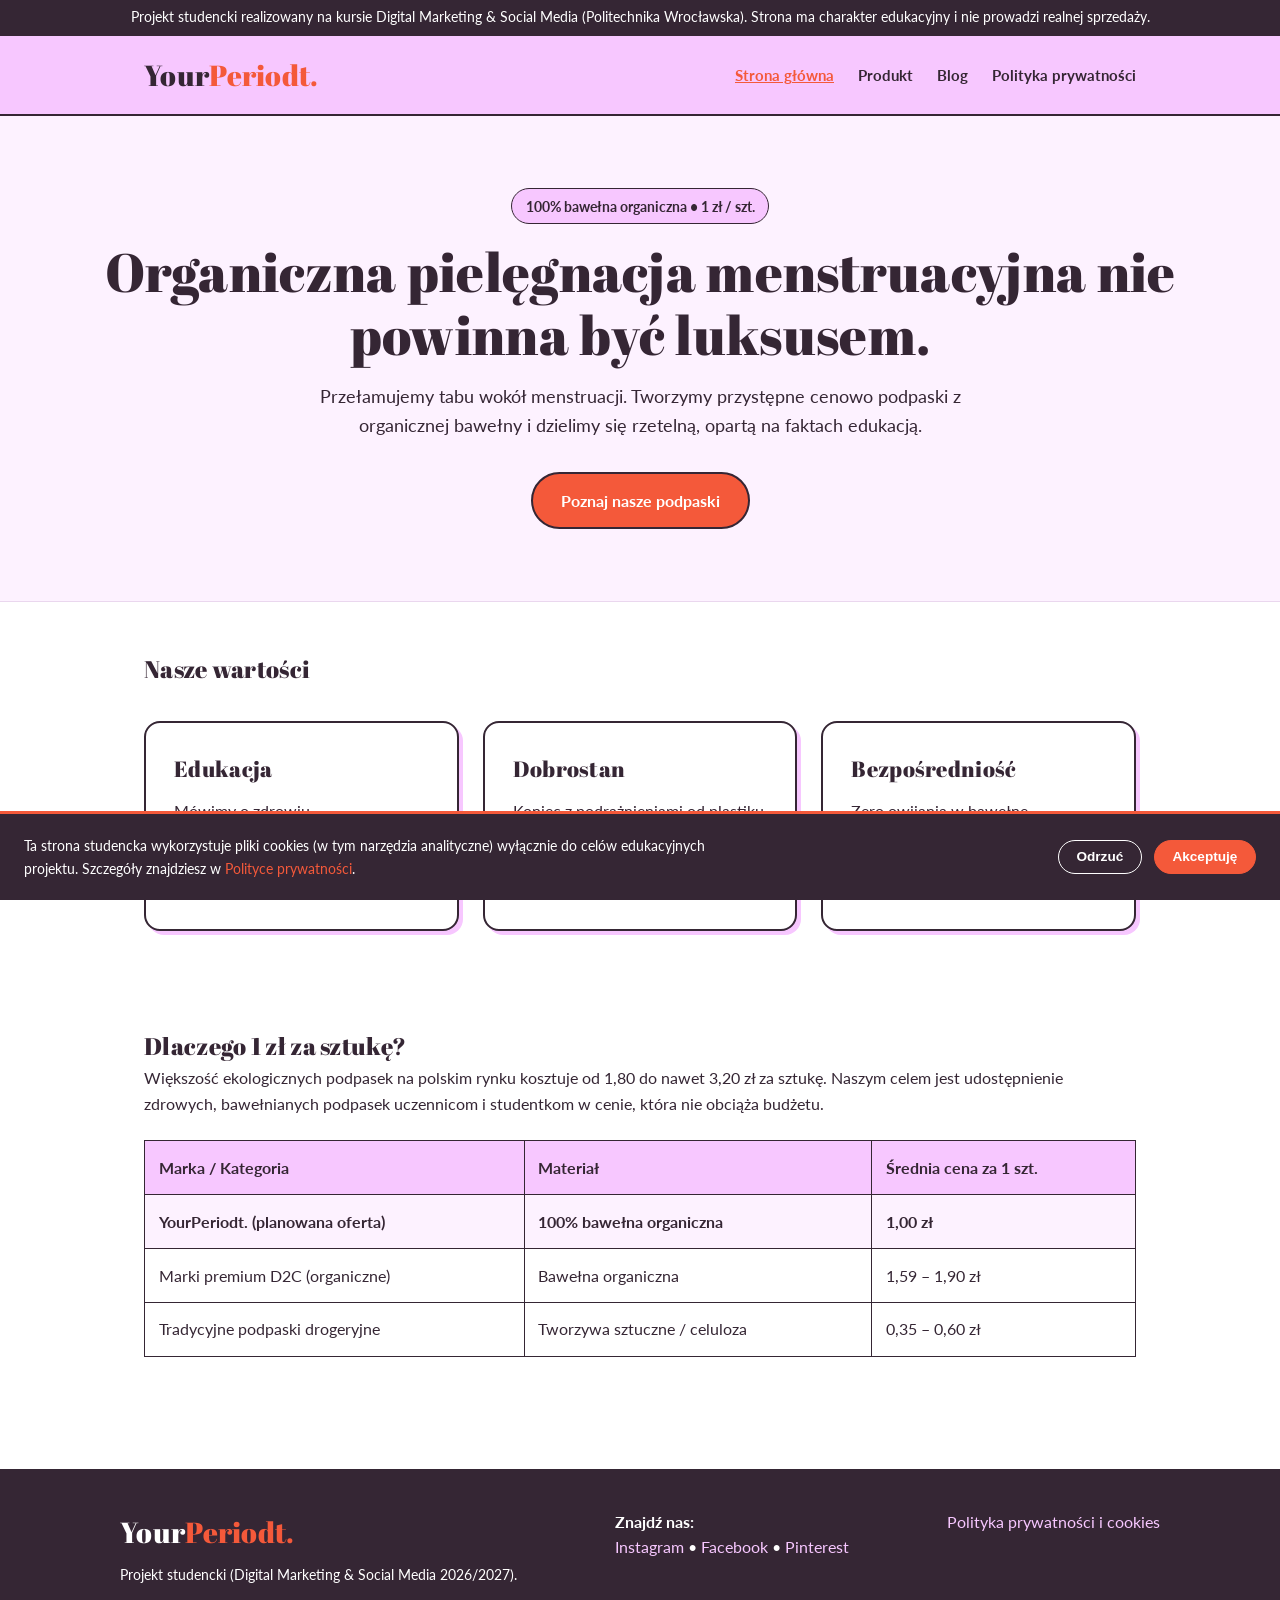
==== index.html @ d57dbbb8 "Add files via upload" ====
<!DOCTYPE html>
<html lang="pl">
<head>
  <meta charset="UTF-8" />
  <meta name="viewport" content="width=device-width, initial-scale=1.0" />
  <!-- PRESENTATION NOTE: SEO title and meta description target our top Polish keywords from Section 4. -->
  <title>YourPeriodt. | Podpaski organiczne ze 100% bawełny za 1 zł</title>
  <meta name="description" content="Organiczna pielęgnacja menstruacyjna nie powinna być luksusem. Podpaski bawełniane i ekologiczne YourPeriodt. w uczciwej cenie 1 zł/szt." />

  <!-- PRESENTATION NOTE: Google Fonts import for brand display font (Abril Fatface) and readable body font (Lato). -->
  <link rel="preconnect" href="https://fonts.googleapis.com" />
  <link rel="preconnect" href="https://fonts.gstatic.com" crossorigin />
  <link href="https://fonts.googleapis.com/css2?family=Abril+Fatface&family=Lato:wght@400;700&display=swap" rel="stylesheet" />
  <link rel="stylesheet" href="styles.css" />
</head>
<body>
  <!-- PRESENTATION NOTE: Mandatory student-project disclosure visible on every page. -->
  <div class="student-banner">
    Projekt studencki realizowany na kursie Digital Marketing &amp; Social Media (Politechnika Wrocławska). Strona ma charakter edukacyjny i nie prowadzi realnej sprzedaży.
  </div>

  <header>
    <div class="nav-container">
      <a href="index.html" class="brand-logo">Your<span>Periodt.</span></a>
      <nav>
        <ul>
          <li><a href="index.html" class="active">Strona główna</a></li>
          <li><a href="product.html">Produkt</a></li>
          <li><a href="blog.html">Blog</a></li>
          <li><a href="privacy.html">Polityka prywatności</a></li>
        </ul>
      </nav>
    </div>
  </header>

  <main>
    <!-- PRESENTATION NOTE: Hero section leads with our core message and brand mission. -->
    <section class="hero">
      <span class="price-badge">100% bawełna organiczna • 1 zł / szt.</span>
      <h1>Organiczna pielęgnacja menstruacyjna nie powinna być luksusem.</h1>
      <p>
        Przełamujemy tabu wokół menstruacji. Tworzymy przystępne cenowo podpaski z organicznej bawełny i dzielimy się rzetelną, opartą na faktach edukacją.
      </p>
      <a href="product.html" class="btn">Poznaj nasze podpaski</a>
    </section>

    <!-- PRESENTATION NOTE: Three brand values from Section 1 (Education, Well-being, Direct). -->
    <section class="container">
      <h2>Nasze wartości</h2>
      <div class="grid-3">
        <div class="card">
          <h3>Edukacja</h3>
          <p>Mówimy o zdrowiu menstruacyjnym, składzie podpasek i certyfikatach w oparciu o zweryfikowane źródła naukowe.</p>
        </div>
        <div class="card">
          <h3>Dobrostan</h3>
          <p>Koniec z podrażnieniami od plastiku i sztucznych zapachów. Miękka, oddychająca bawełna organiczna dla Twojego komfortu.</p>
        </div>
        <div class="card">
          <h3>Bezpośredniość</h3>
          <p>Zero owijania w bawełnę — przejrzysty skład, otwarta rozmowa o okresie i uczciwa cena bez zbędnej marży.</p>
        </div>
      </div>
    </section>

    <!-- PRESENTATION NOTE: Value proposition comparison based on competitor research in Section 2.4. -->
    <section class="container">
      <h2>Dlaczego 1 zł za sztukę?</h2>
      <p>
        Większość ekologicznych podpasek na polskim rynku kosztuje od 1,80 do nawet 3,20 zł za sztukę. Naszym celem jest udostępnienie zdrowych, bawełnianych podpasek uczennicom i studentkom w cenie, która nie obciąża budżetu.
      </p>
      <table class="comparison-table">
        <thead>
          <tr>
            <th>Marka / Kategoria</th>
            <th>Materiał</th>
            <th>Średnia cena za 1 szt.</th>
          </tr>
        </thead>
        <tbody>
          <tr class="highlight-row">
            <td>YourPeriodt. (planowana oferta)</td>
            <td>100% bawełna organiczna</td>
            <td>1,00 zł</td>
          </tr>
          <tr>
            <td>Marki premium D2C (organiczne)</td>
            <td>Bawełna organiczna</td>
            <td>1,59 – 1,90 zł</td>
          </tr>
          <tr>
            <td>Tradycyjne podpaski drogeryjne</td>
            <td>Tworzywa sztuczne / celuloza</td>
            <td>0,35 – 0,60 zł</td>
          </tr>
        </tbody>
      </table>
    </section>
  </main>

  <footer>
    <div class="footer-inner">
      <div>
        <div class="brand-logo" style="color: #ffffff;">Your<span>Periodt.</span></div>
        <p style="margin-top: 0.5rem; font-size: 0.9rem;">Projekt studencki (Digital Marketing &amp; Social Media 2026/2027).</p>
      </div>
      <div>
        <strong>Znajdź nas:</strong><br />
        <a href="https://www.instagram.com/your_periodt/" target="_blank" rel="noopener">Instagram</a> •
        <a href="https://www.facebook.com/people/YourPeriodt/61596752787136/" target="_blank" rel="noopener">Facebook</a> •
        <a href="https://pl.pinterest.com/your_periodt/" target="_blank" rel="noopener">Pinterest</a>
      </div>
      <div>
        <a href="privacy.html">Polityka prywatności i cookies</a>
      </div>
    </div>
  </footer>

  <!-- PRESENTATION NOTE: GDPR cookie consent banner (screenshot this for Section 8 evidence). -->
  <div id="cookie-banner" class="cookie-banner" role="dialog" aria-label="Informacja o plikach cookies">
    <p>
      Ta strona studencka wykorzystuje pliki cookies (w tym narzędzia analityczne) wyłącznie do celów edukacyjnych projektu. Szczegóły znajdziesz w <a href="privacy.html">Polityce prywatności</a>.
    </p>
    <div class="cookie-actions">
      <button id="cookie-decline" class="cookie-btn cookie-decline">Odrzuć</button>
      <button id="cookie-accept" class="cookie-btn cookie-accept">Akceptuję</button>
    </div>
  </div>

  <script src="script.js"></script>
</body>
</html>
---- styles.css ----
/* PRESENTATION NOTE: CSS custom properties (variables) store the exact YourPeriodt. brand kit 
   hex codes so colors remain 100% consistent across all pages. */
:root {
  --pink: #f7c7ff;
  --pink-light: #fdf2ff;
  --red: #f4593a;
  --red-dark: #d94326;
  --text: #352634;
  --white: #ffffff;
  --border: #ead7ee;
}

* {
  box-sizing: border-box;
  margin: 0;
  padding: 0;
}

/* PRESENTATION NOTE: Lato is paired with Abril Fatface because both support Polish diacritics (ą, ć, ę, ł, ń, ó, ś, ź, ż). */
body {
  font-family: 'Lato', sans-serif;
  color: var(--text);
  background-color: var(--white);
  line-height: 1.6;
}

h1, h2, h3, .brand-logo {
  font-family: 'Abril Fatface', serif;
  font-weight: 400;
  letter-spacing: 0.3px;
}

a {
  color: var(--red);
  text-decoration: none;
}

/* PRESENTATION NOTE: Top disclosure bar ensures compliance with the course ethics rule 
   requiring transparent "student project" labeling. */
.student-banner {
  background-color: var(--text);
  color: var(--white);
  text-align: center;
  font-size: 0.85rem;
  padding: 0.45rem 1rem;
}

header {
  background-color: var(--pink);
  border-bottom: 2px solid var(--text);
  position: sticky;
  top: 0;
  z-index: 100;
}

.nav-container {
  max-width: 1040px;
  margin: 0 auto;
  padding: 1rem 1.5rem;
  display: flex;
  justify-content: space-between;
  align-items: center;
  flex-wrap: wrap;
  gap: 1rem;
}

.brand-logo {
  font-size: 1.8rem;
  color: var(--text);
}

.brand-logo span {
  color: var(--red);
}

nav ul {
  list-style: none;
  display: flex;
  gap: 1.5rem;
  flex-wrap: wrap;
}

nav a {
  color: var(--text);
  font-weight: 700;
  font-size: 0.95rem;
}

nav a:hover, nav a.active {
  color: var(--red);
  text-decoration: underline;
}

.container {
  max-width: 1040px;
  margin: 0 auto;
  padding: 3rem 1.5rem;
}

.hero {
  background-color: var(--pink-light);
  border-bottom: 1px solid var(--border);
  text-align: center;
  padding: 4.5rem 1.5rem;
}

.hero h1 {
  font-size: clamp(2.2rem, 5vw, 3.4rem);
  margin-bottom: 1rem;
  line-height: 1.15;
}

.hero p {
  max-width: 650px;
  margin: 0 auto 2rem;
  font-size: 1.15rem;
}

.btn {
  display: inline-block;
  background-color: var(--red);
  color: var(--white);
  padding: 0.85rem 1.75rem;
  border-radius: 999px;
  font-weight: 700;
  border: 2px solid var(--text);
  cursor: pointer;
  transition: background-color 0.2s ease;
}

.btn:hover {
  background-color: var(--red-dark);
}

.btn-secondary {
  background-color: var(--white);
  color: var(--text);
}

.btn-secondary:hover {
  background-color: var(--pink);
}

/* PRESENTATION NOTE: Responsive CSS Grid automatically adapts 3-column layouts to 1 column on mobile phones. */
.grid-3 {
  display: grid;
  grid-template-columns: repeat(auto-fit, minmax(260px, 1fr));
  gap: 1.5rem;
  margin-top: 2rem;
}

.grid-2 {
  display: grid;
  grid-template-columns: repeat(auto-fit, minmax(300px, 1fr));
  gap: 2rem;
  margin-top: 2rem;
}

.card {
  background: var(--white);
  border: 2px solid var(--text);
  border-radius: 16px;
  padding: 1.75rem;
  box-shadow: 4px 4px 0 var(--pink);
}

.card h3 {
  font-size: 1.4rem;
  margin-bottom: 0.75rem;
  color: var(--text);
}

.price-badge {
  display: inline-block;
  background-color: var(--pink);
  color: var(--text);
  font-weight: 700;
  padding: 0.35rem 0.85rem;
  border-radius: 999px;
  border: 1px solid var(--text);
  margin-bottom: 1rem;
  font-size: 0.9rem;
}

.comparison-table {
  width: 100%;
  border-collapse: collapse;
  margin-top: 1.5rem;
}

.comparison-table th, .comparison-table td {
  border: 1px solid var(--text);
  padding: 0.85rem;
  text-align: left;
}

.comparison-table th {
  background-color: var(--pink);
}

.highlight-row {
  background-color: var(--pink-light);
  font-weight: 700;
}

.faq-item {
  border-bottom: 1px solid var(--border);
  padding: 1.25rem 0;
}

.faq-item h3 {
  font-size: 1.2rem;
  margin-bottom: 0.5rem;
}

footer {
  background-color: var(--text);
  color: var(--white);
  padding: 2.5rem 1.5rem;
  margin-top: 4rem;
}

.footer-inner {
  max-width: 1040px;
  margin: 0 auto;
  display: flex;
  justify-content: space-between;
  flex-wrap: wrap;
  gap: 1.5rem;
}

footer a {
  color: var(--pink);
}

/* PRESENTATION NOTE: Fixed bottom GDPR cookie consent banner; hidden via JS once the user makes a choice. */
.cookie-banner {
  position: fixed;
  bottom: 0;
  left: 0;
  right: 0;
  background-color: var(--text);
  color: var(--white);
  border-top: 3px solid var(--red);
  padding: 1.25rem 1.5rem;
  display: none;
  justify-content: space-between;
  align-items: center;
  flex-wrap: wrap;
  gap: 1rem;
  z-index: 999;
}

.cookie-banner p {
  max-width: 700px;
  font-size: 0.9rem;
}

.cookie-actions {
  display: flex;
  gap: 0.75rem;
}

.cookie-btn {
  padding: 0.55rem 1.1rem;
  border-radius: 999px;
  font-weight: 700;
  cursor: pointer;
  border: 1px solid var(--white);
  font-size: 0.85rem;
}

.cookie-accept {
  background-color: var(--red);
  color: var(--white);
  border-color: var(--red);
}

.cookie-decline {
  background-color: transparent;
  color: var(--white);
}
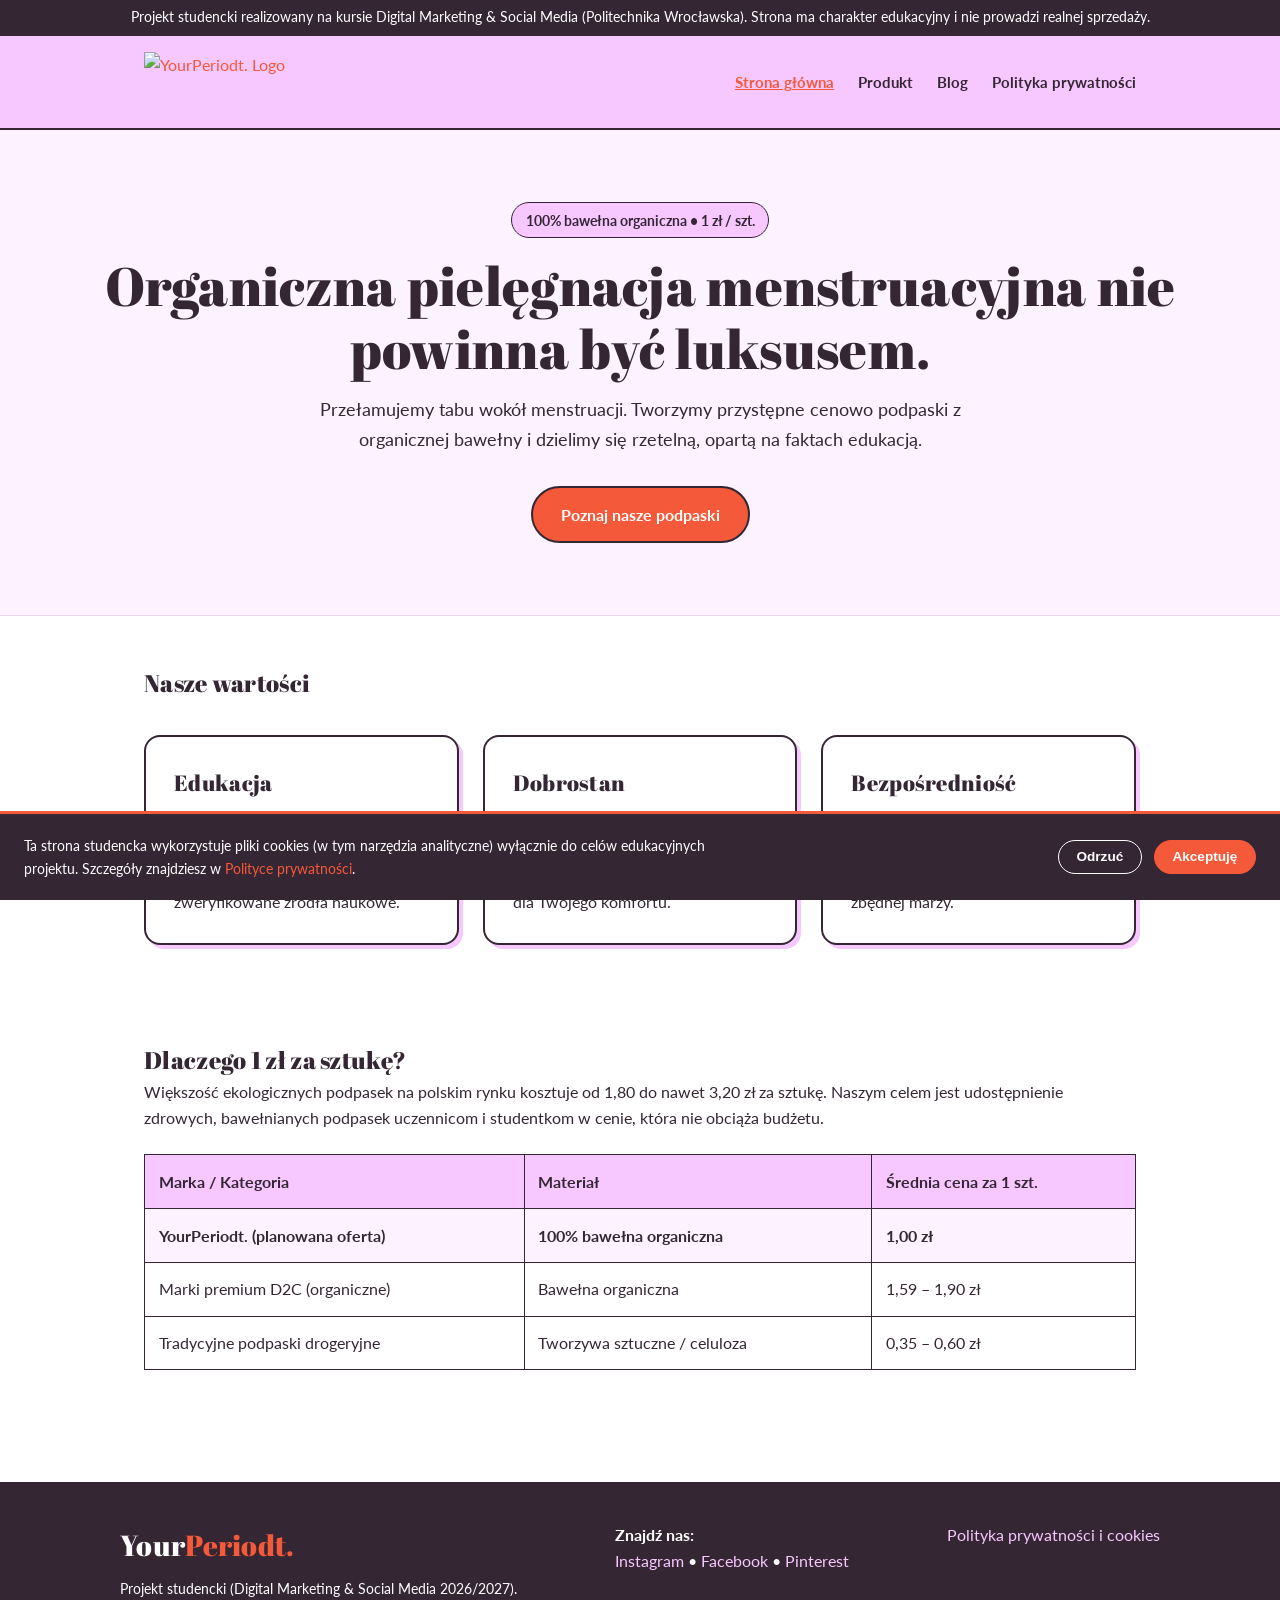
==== commit ea04c973: "Fix HTML structure and update navigation logo" ====
--- a/index.html
+++ b/index.html
@@ -21,7 +21,9 @@
 
   <header>
     <div class="nav-container">
-      <a href="index.html" class="brand-logo">Your<span>Periodt.</span></a>
+      <a href="index.html" class="brand-logo-img">
+        <img src="logo.png" alt="YourPeriodt. Logo" style="height: 60px; display: block;" />
+      </a>
       <nav>
         <ul>
           <li><a href="index.html" class="active">Strona główna</a></li>
@@ -129,4 +131,5 @@
 
   <script src="script.js"></script>
 </body>
-</html>+
+</html>
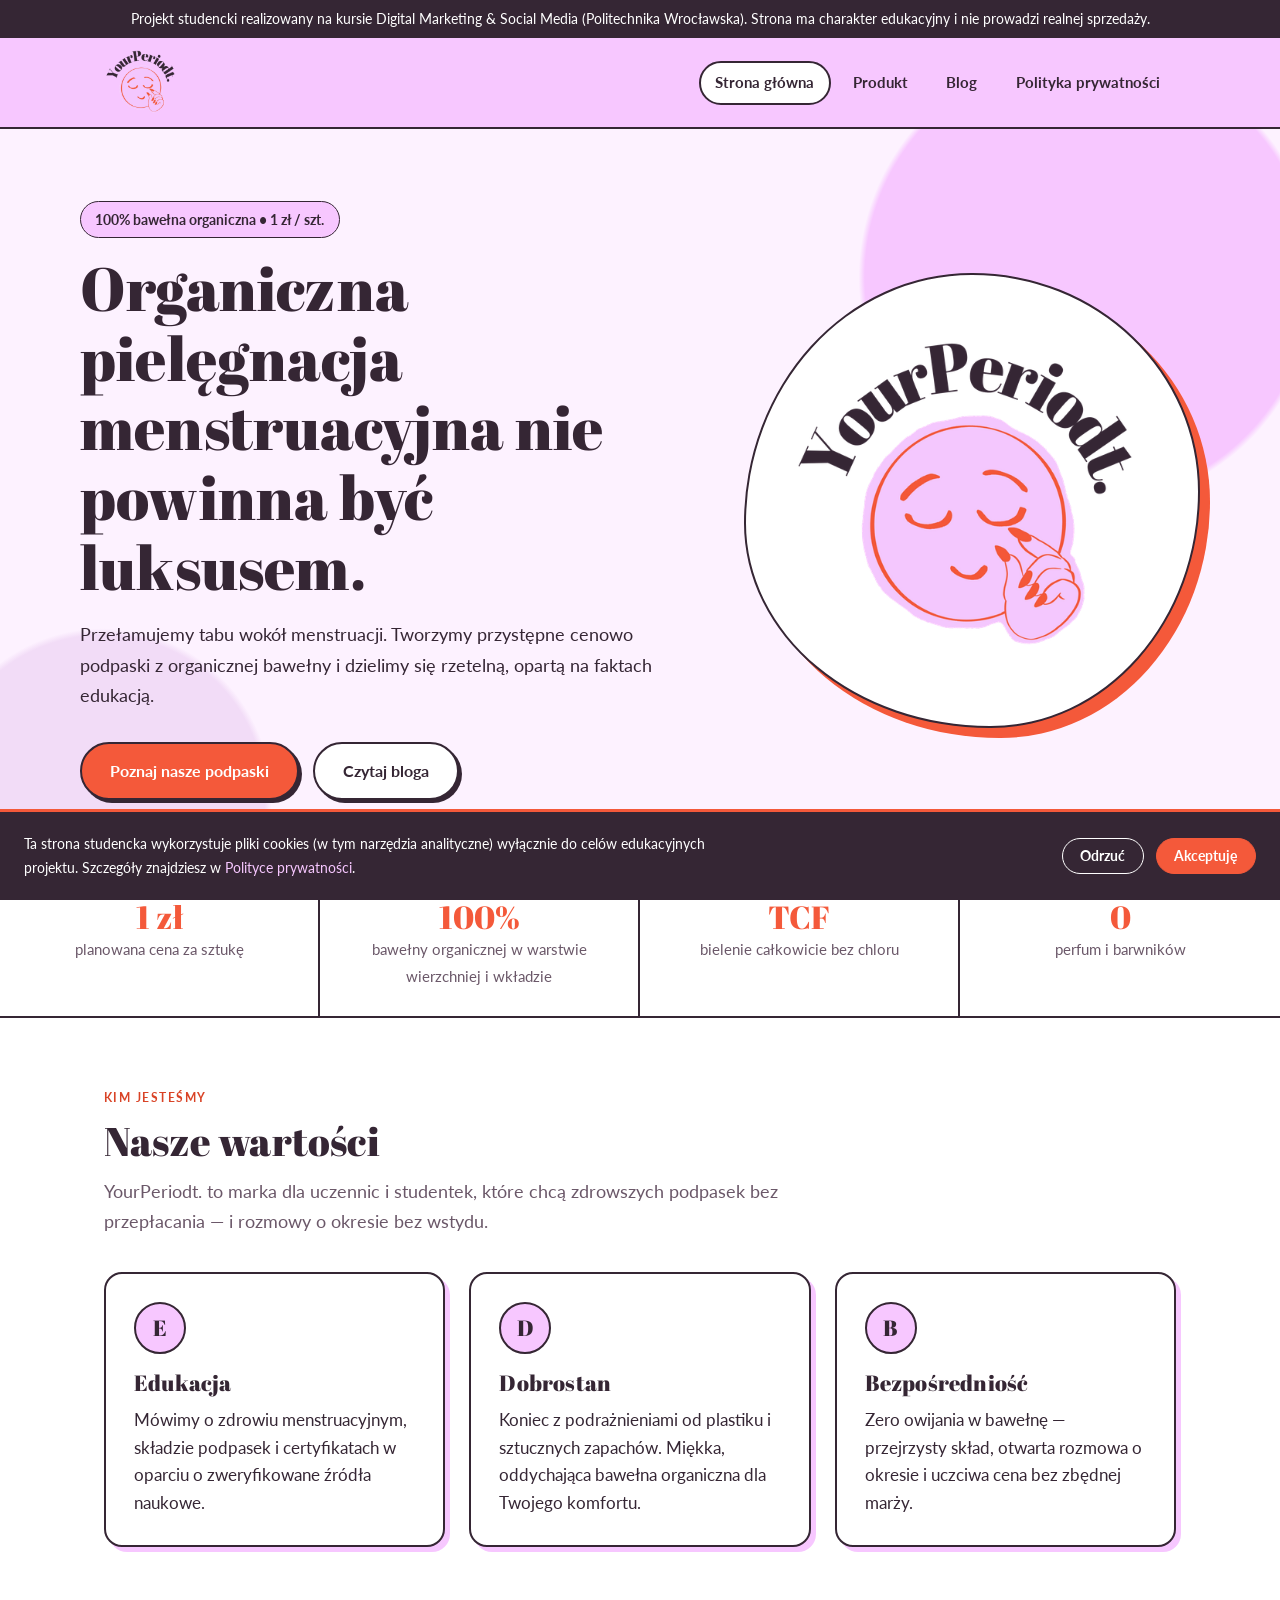
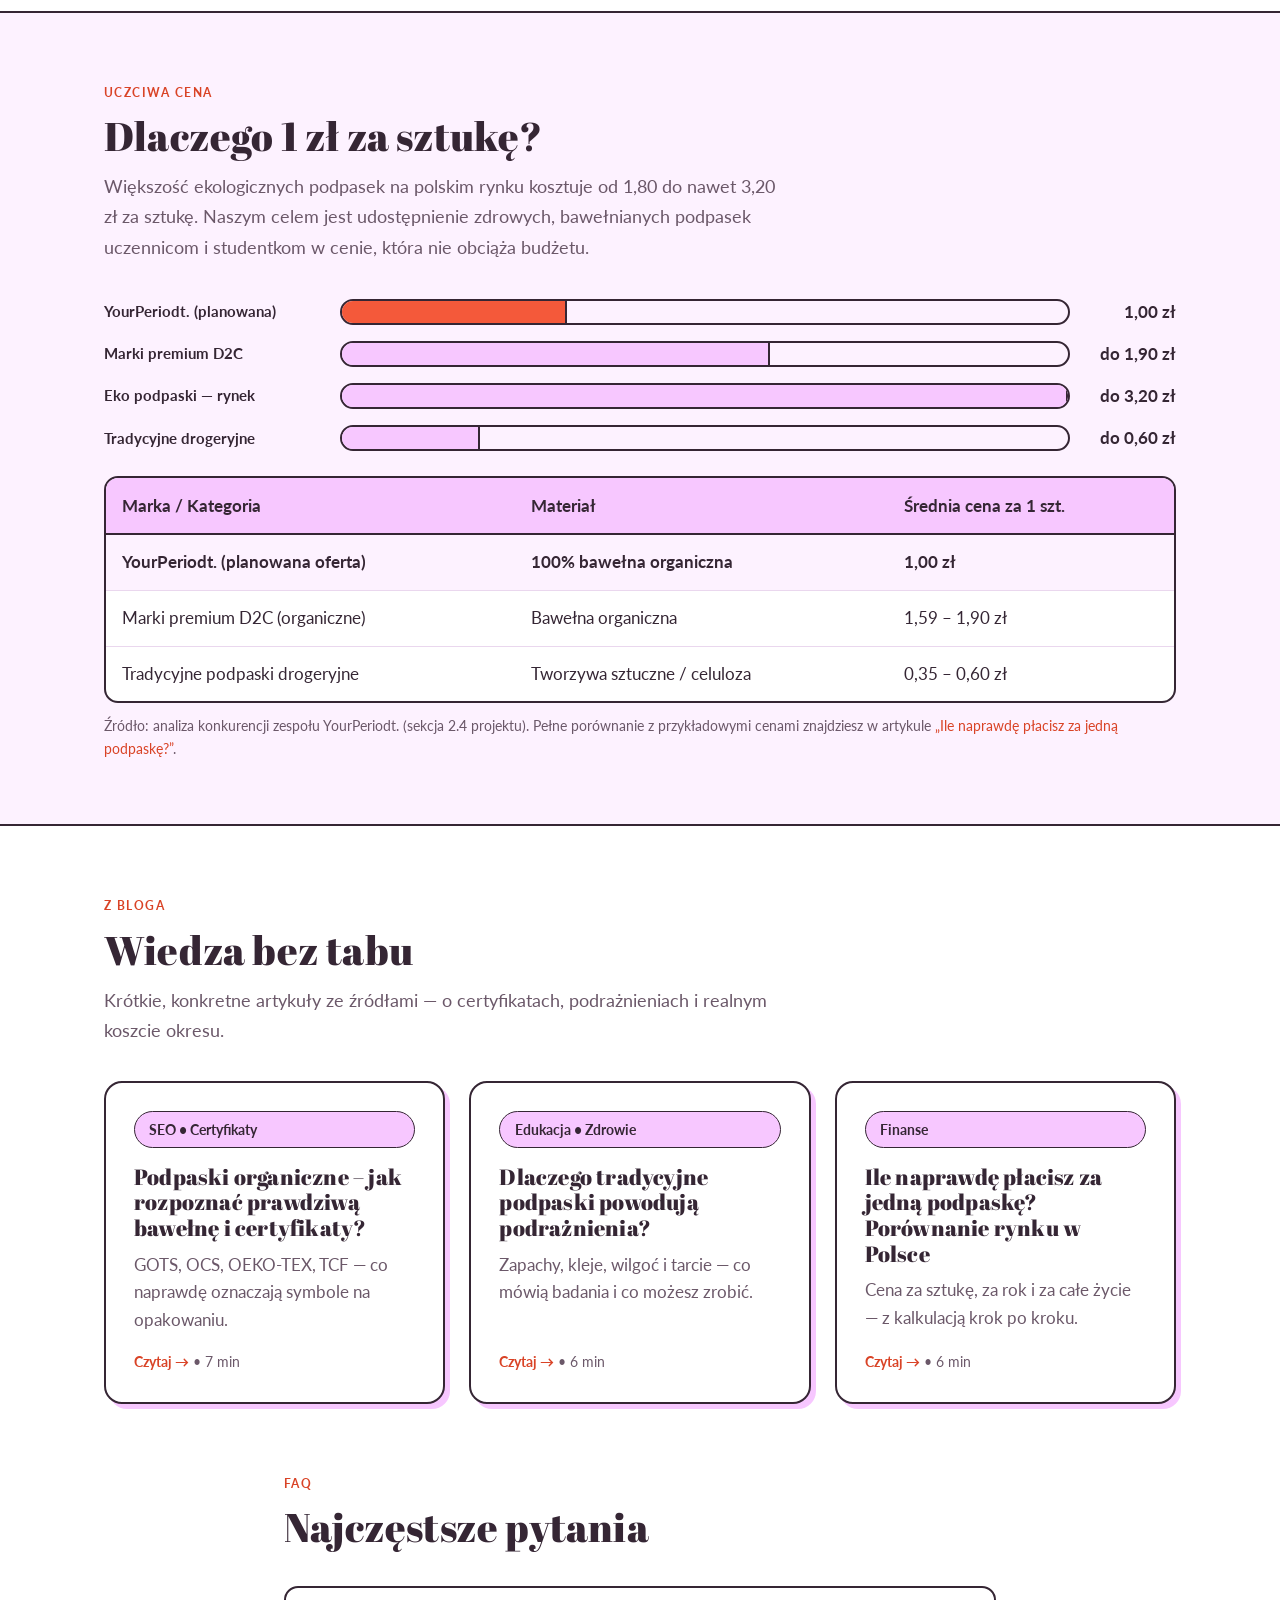
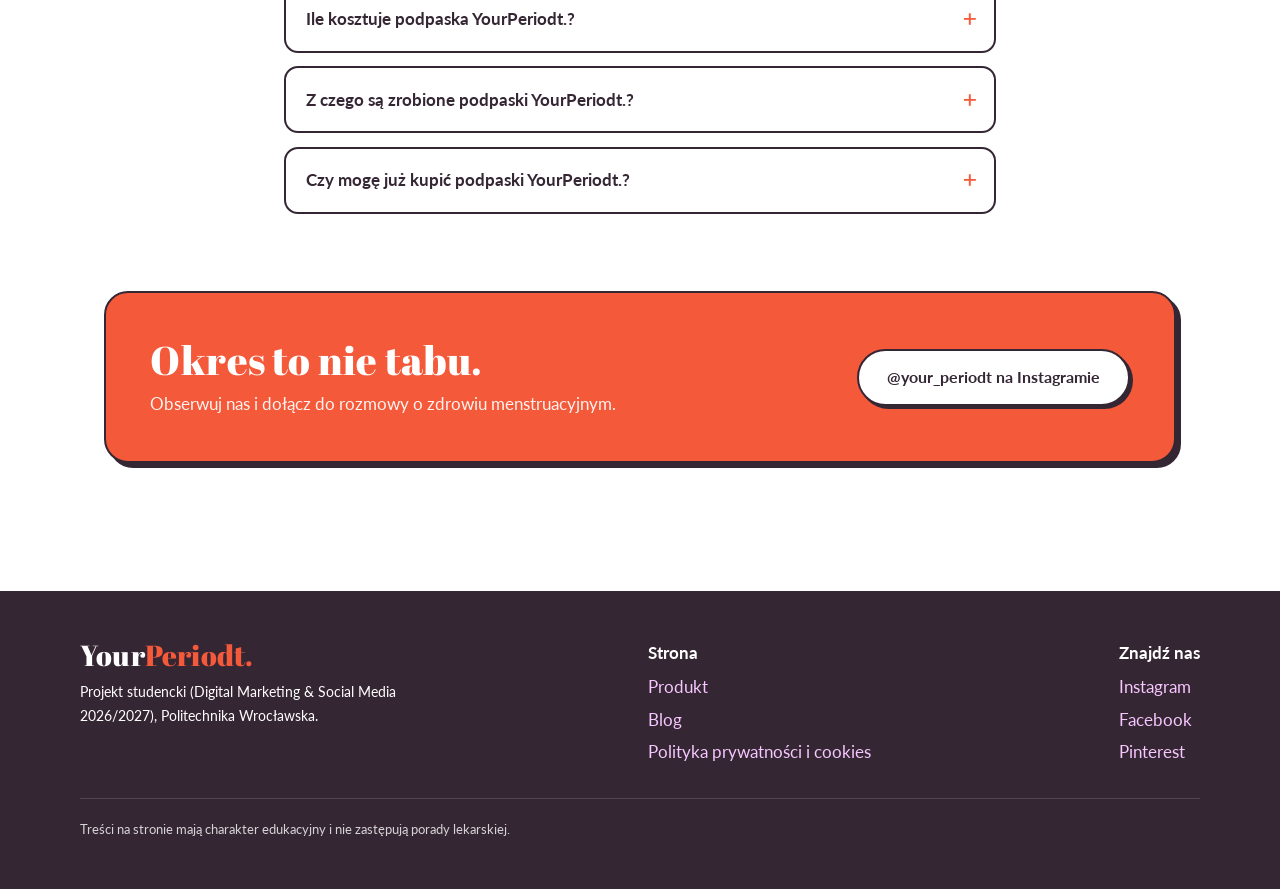
==== commit a45c3a98: "Add files via upload redesign + 3 blogs" ====
--- a/index.html
+++ b/index.html
@@ -1,135 +1,311 @@
-<!DOCTYPE html>
-<html lang="pl">
-<head>
-  <meta charset="UTF-8" />
-  <meta name="viewport" content="width=device-width, initial-scale=1.0" />
-  <!-- PRESENTATION NOTE: SEO title and meta description target our top Polish keywords from Section 4. -->
-  <title>YourPeriodt. | Podpaski organiczne ze 100% bawełny za 1 zł</title>
-  <meta name="description" content="Organiczna pielęgnacja menstruacyjna nie powinna być luksusem. Podpaski bawełniane i ekologiczne YourPeriodt. w uczciwej cenie 1 zł/szt." />
-
-  <!-- PRESENTATION NOTE: Google Fonts import for brand display font (Abril Fatface) and readable body font (Lato). -->
-  <link rel="preconnect" href="https://fonts.googleapis.com" />
-  <link rel="preconnect" href="https://fonts.gstatic.com" crossorigin />
-  <link href="https://fonts.googleapis.com/css2?family=Abril+Fatface&family=Lato:wght@400;700&display=swap" rel="stylesheet" />
-  <link rel="stylesheet" href="styles.css" />
-</head>
-<body>
-  <!-- PRESENTATION NOTE: Mandatory student-project disclosure visible on every page. -->
-  <div class="student-banner">
-    Projekt studencki realizowany na kursie Digital Marketing &amp; Social Media (Politechnika Wrocławska). Strona ma charakter edukacyjny i nie prowadzi realnej sprzedaży.
-  </div>
-
-  <header>
-    <div class="nav-container">
-      <a href="index.html" class="brand-logo-img">
-        <img src="logo.png" alt="YourPeriodt. Logo" style="height: 60px; display: block;" />
-      </a>
-      <nav>
-        <ul>
-          <li><a href="index.html" class="active">Strona główna</a></li>
-          <li><a href="product.html">Produkt</a></li>
-          <li><a href="blog.html">Blog</a></li>
-          <li><a href="privacy.html">Polityka prywatności</a></li>
-        </ul>
-      </nav>
-    </div>
-  </header>
-
-  <main>
-    <!-- PRESENTATION NOTE: Hero section leads with our core message and brand mission. -->
-    <section class="hero">
-      <span class="price-badge">100% bawełna organiczna • 1 zł / szt.</span>
-      <h1>Organiczna pielęgnacja menstruacyjna nie powinna być luksusem.</h1>
-      <p>
-        Przełamujemy tabu wokół menstruacji. Tworzymy przystępne cenowo podpaski z organicznej bawełny i dzielimy się rzetelną, opartą na faktach edukacją.
-      </p>
-      <a href="product.html" class="btn">Poznaj nasze podpaski</a>
-    </section>
-
-    <!-- PRESENTATION NOTE: Three brand values from Section 1 (Education, Well-being, Direct). -->
-    <section class="container">
-      <h2>Nasze wartości</h2>
-      <div class="grid-3">
-        <div class="card">
-          <h3>Edukacja</h3>
-          <p>Mówimy o zdrowiu menstruacyjnym, składzie podpasek i certyfikatach w oparciu o zweryfikowane źródła naukowe.</p>
-        </div>
-        <div class="card">
-          <h3>Dobrostan</h3>
-          <p>Koniec z podrażnieniami od plastiku i sztucznych zapachów. Miękka, oddychająca bawełna organiczna dla Twojego komfortu.</p>
-        </div>
-        <div class="card">
-          <h3>Bezpośredniość</h3>
-          <p>Zero owijania w bawełnę — przejrzysty skład, otwarta rozmowa o okresie i uczciwa cena bez zbędnej marży.</p>
-        </div>
-      </div>
-    </section>
-
-    <!-- PRESENTATION NOTE: Value proposition comparison based on competitor research in Section 2.4. -->
-    <section class="container">
-      <h2>Dlaczego 1 zł za sztukę?</h2>
-      <p>
-        Większość ekologicznych podpasek na polskim rynku kosztuje od 1,80 do nawet 3,20 zł za sztukę. Naszym celem jest udostępnienie zdrowych, bawełnianych podpasek uczennicom i studentkom w cenie, która nie obciąża budżetu.
-      </p>
-      <table class="comparison-table">
-        <thead>
-          <tr>
-            <th>Marka / Kategoria</th>
-            <th>Materiał</th>
-            <th>Średnia cena za 1 szt.</th>
-          </tr>
-        </thead>
-        <tbody>
-          <tr class="highlight-row">
-            <td>YourPeriodt. (planowana oferta)</td>
-            <td>100% bawełna organiczna</td>
-            <td>1,00 zł</td>
-          </tr>
-          <tr>
-            <td>Marki premium D2C (organiczne)</td>
-            <td>Bawełna organiczna</td>
-            <td>1,59 – 1,90 zł</td>
-          </tr>
-          <tr>
-            <td>Tradycyjne podpaski drogeryjne</td>
-            <td>Tworzywa sztuczne / celuloza</td>
-            <td>0,35 – 0,60 zł</td>
-          </tr>
-        </tbody>
-      </table>
-    </section>
-  </main>
-
-  <footer>
-    <div class="footer-inner">
-      <div>
-        <div class="brand-logo" style="color: #ffffff;">Your<span>Periodt.</span></div>
-        <p style="margin-top: 0.5rem; font-size: 0.9rem;">Projekt studencki (Digital Marketing &amp; Social Media 2026/2027).</p>
-      </div>
-      <div>
-        <strong>Znajdź nas:</strong><br />
-        <a href="https://www.instagram.com/your_periodt/" target="_blank" rel="noopener">Instagram</a> •
-        <a href="https://www.facebook.com/people/YourPeriodt/61596752787136/" target="_blank" rel="noopener">Facebook</a> •
-        <a href="https://pl.pinterest.com/your_periodt/" target="_blank" rel="noopener">Pinterest</a>
-      </div>
-      <div>
-        <a href="privacy.html">Polityka prywatności i cookies</a>
-      </div>
-    </div>
-  </footer>
-
-  <!-- PRESENTATION NOTE: GDPR cookie consent banner (screenshot this for Section 8 evidence). -->
-  <div id="cookie-banner" class="cookie-banner" role="dialog" aria-label="Informacja o plikach cookies">
-    <p>
-      Ta strona studencka wykorzystuje pliki cookies (w tym narzędzia analityczne) wyłącznie do celów edukacyjnych projektu. Szczegóły znajdziesz w <a href="privacy.html">Polityce prywatności</a>.
-    </p>
-    <div class="cookie-actions">
-      <button id="cookie-decline" class="cookie-btn cookie-decline">Odrzuć</button>
-      <button id="cookie-accept" class="cookie-btn cookie-accept">Akceptuję</button>
-    </div>
-  </div>
-
-  <script src="script.js"></script>
-</body>
-
-</html>
+<!DOCTYPE html>
+<html lang="pl">
+<head>
+  <meta charset="UTF-8" />
+  <meta name="viewport" content="width=device-width, initial-scale=1.0" />
+  <!-- PRESENTATION NOTE: SEO title and meta description target our top Polish keywords from Section 4. -->
+  <title>YourPeriodt. | Podpaski organiczne ze 100% bawełny za 1 zł</title>
+  <meta name="description" content="Organiczna pielęgnacja menstruacyjna nie powinna być luksusem. Podpaski ze 100% bawełny organicznej, bielone bez chloru (TCF), w planowanej cenie 1 zł/szt. Edukacja menstruacyjna bez tabu." />
+  <link rel="canonical" href="https://kacper945.github.io/yourperiodt./" />
+  <meta name="robots" content="index, follow, max-snippet:-1, max-image-preview:large" />
+
+  <!-- PRESENTATION NOTE: Open Graph tags control how the page looks when shared on Facebook/Instagram/Pinterest. -->
+  <meta property="og:type" content="website" />
+  <meta property="og:locale" content="pl_PL" />
+  <meta property="og:site_name" content="YourPeriodt." />
+  <meta property="og:title" content="YourPeriodt. — podpaski organiczne ze 100% bawełny za 1 zł" />
+  <meta property="og:description" content="Przystępne cenowo podpaski z bawełny organicznej i rzetelna edukacja menstruacyjna bez tabu." />
+  <meta property="og:url" content="https://kacper945.github.io/yourperiodt./" />
+  <meta property="og:image" content="https://kacper945.github.io/yourperiodt./logo.png" />
+  <meta name="theme-color" content="#f7c7ff" />
+  <link rel="icon" type="image/png" href="logo.png" />
+  <link rel="alternate" type="text/plain" href="llms.txt" title="LLM-friendly site summary" />
+
+  <link rel="preconnect" href="https://fonts.googleapis.com" />
+  <link rel="preconnect" href="https://fonts.gstatic.com" crossorigin />
+  <link href="https://fonts.googleapis.com/css2?family=Abril+Fatface&family=Lato:wght@400;700&display=swap" rel="stylesheet" />
+  <link rel="stylesheet" href="styles.css" />
+
+  <!-- PRESENTATION NOTE: Structured data (JSON-LD) tells search engines and AI assistants
+       exactly who we are (Organization), what the site is (WebSite) and answers to common
+       questions (FAQPage). No Product/Offer markup on purpose: there are no real sales. -->
+  <script type="application/ld+json">
+  {
+    "@context": "https://schema.org",
+    "@graph": [
+      {
+        "@type": "Organization",
+        "@id": "https://kacper945.github.io/yourperiodt./#org",
+        "name": "YourPeriodt.",
+        "url": "https://kacper945.github.io/yourperiodt./",
+        "logo": "https://kacper945.github.io/yourperiodt./logo.png",
+        "description": "Studencka koncepcja marki podpasek ze 100% bawełny organicznej w planowanej cenie 1 zł/szt., realizowana na kursie Digital Marketing & Social Media (Politechnika Wrocławska, 2026/2027).",
+        "sameAs": [
+          "https://www.instagram.com/your_periodt/",
+          "https://www.facebook.com/people/YourPeriodt/61596752787136/",
+          "https://pl.pinterest.com/your_periodt/"
+        ]
+      },
+      {
+        "@type": "WebSite",
+        "@id": "https://kacper945.github.io/yourperiodt./#website",
+        "url": "https://kacper945.github.io/yourperiodt./",
+        "name": "YourPeriodt.",
+        "inLanguage": "pl-PL",
+        "publisher": { "@id": "https://kacper945.github.io/yourperiodt./#org" }
+      },
+      {
+        "@type": "FAQPage",
+        "mainEntity": [
+          {
+            "@type": "Question",
+            "name": "Ile kosztuje podpaska YourPeriodt.?",
+            "acceptedAnswer": { "@type": "Answer", "text": "Planowana cena to 1,00 zł za sztukę (opakowanie 10 szt. = 10 zł). Ekologiczne podpaski na polskim rynku kosztują zwykle od ok. 1,20 do ponad 3 zł za sztukę." }
+          },
+          {
+            "@type": "Question",
+            "name": "Z czego są zrobione podpaski YourPeriodt.?",
+            "acceptedAnswer": { "@type": "Answer", "text": "Warstwa wierzchnia i wkład są ze 100% bawełny organicznej bielonej metodą TCF (całkowicie bez chloru), bez perfum i barwników." }
+          },
+          {
+            "@type": "Question",
+            "name": "Czy mogę już kupić podpaski YourPeriodt.?",
+            "acceptedAnswer": { "@type": "Answer", "text": "Nie. YourPeriodt. to studencki projekt marketingowy Politechniki Wrocławskiej. Strona ma charakter edukacyjny i nie prowadzi realnej sprzedaży." }
+          }
+        ]
+      }
+    ]
+  }
+  </script>
+</head>
+<body>
+  <a href="#main" class="skip-link">Przejdź do treści</a>
+
+  <!-- PRESENTATION NOTE: Mandatory student-project disclosure visible on every page. -->
+  <div class="student-banner">
+    Projekt studencki realizowany na kursie Digital Marketing &amp; Social Media (Politechnika Wrocławska). Strona ma charakter edukacyjny i nie prowadzi realnej sprzedaży.
+  </div>
+
+  <header>
+    <div class="nav-container">
+      <a href="index.html" class="brand-logo-img" aria-label="YourPeriodt. — strona główna">
+        <img src="logo.png" alt="YourPeriodt. Logo" width="500" height="500" />
+      </a>
+      <nav aria-label="Menu główne">
+        <ul>
+          <li><a href="index.html" class="active" aria-current="page">Strona główna</a></li>
+          <li><a href="product.html">Produkt</a></li>
+          <li><a href="blog.html">Blog</a></li>
+          <li><a href="privacy.html">Polityka prywatności</a></li>
+        </ul>
+      </nav>
+    </div>
+  </header>
+
+  <main id="main">
+    <!-- PRESENTATION NOTE: Hero = core message + brand mission, two clear calls to action. -->
+    <section class="hero">
+      <div class="hero-split">
+        <div>
+          <span class="price-badge">100% bawełna organiczna • 1 zł / szt.</span>
+          <h1>Organiczna pielęgnacja menstruacyjna nie powinna być luksusem.</h1>
+          <p>
+            Przełamujemy tabu wokół menstruacji. Tworzymy przystępne cenowo podpaski z organicznej bawełny i dzielimy się rzetelną, opartą na faktach edukacją.
+          </p>
+          <div class="hero-actions">
+            <a href="product.html" class="btn">Poznaj nasze podpaski</a>
+            <a href="blog.html" class="btn btn-secondary">Czytaj bloga</a>
+          </div>
+        </div>
+        <div class="hero-art">
+          <img src="logo.png" alt="" width="500" height="500" />
+        </div>
+      </div>
+    </section>
+
+    <!-- PRESENTATION NOTE: Proof-point strip — the four facts we want people (and AI summaries) to remember. -->
+    <section class="stats" aria-label="Najważniejsze fakty">
+      <div class="stat"><strong>1 zł</strong><span>planowana cena za sztukę</span></div>
+      <div class="stat"><strong>100%</strong><span>bawełny organicznej w warstwie wierzchniej i wkładzie</span></div>
+      <div class="stat"><strong>TCF</strong><span>bielenie całkowicie bez chloru</span></div>
+      <div class="stat"><strong>0</strong><span>perfum i barwników</span></div>
+    </section>
+
+    <!-- PRESENTATION NOTE: Three brand values from Section 1 (Education, Well-being, Directness). -->
+    <section class="container">
+      <div class="section-head">
+        <span class="eyebrow">Kim jesteśmy</span>
+        <h2>Nasze wartości</h2>
+        <p class="lead">YourPeriodt. to marka dla uczennic i studentek, które chcą zdrowszych podpasek bez przepłacania — i rozmowy o okresie bez wstydu.</p>
+      </div>
+      <div class="grid-3">
+        <div class="card">
+          <div class="card-icon" aria-hidden="true">E</div>
+          <h3>Edukacja</h3>
+          <p>Mówimy o zdrowiu menstruacyjnym, składzie podpasek i certyfikatach w oparciu o zweryfikowane źródła naukowe.</p>
+        </div>
+        <div class="card">
+          <div class="card-icon" aria-hidden="true">D</div>
+          <h3>Dobrostan</h3>
+          <p>Koniec z podrażnieniami od plastiku i sztucznych zapachów. Miękka, oddychająca bawełna organiczna dla Twojego komfortu.</p>
+        </div>
+        <div class="card">
+          <div class="card-icon" aria-hidden="true">B</div>
+          <h3>Bezpośredniość</h3>
+          <p>Zero owijania w bawełnę — przejrzysty skład, otwarta rozmowa o okresie i uczciwa cena bez zbędnej marży.</p>
+        </div>
+      </div>
+    </section>
+
+    <!-- PRESENTATION NOTE: Value proposition comparison based on competitor research in Section 2.4.
+         Visual bars make the price gap obvious in 2 seconds; the table keeps exact numbers machine-readable. -->
+    <section class="section-alt">
+      <div class="container">
+        <div class="section-head">
+          <span class="eyebrow">Uczciwa cena</span>
+          <h2>Dlaczego 1 zł za sztukę?</h2>
+          <p class="lead">
+            Większość ekologicznych podpasek na polskim rynku kosztuje od 1,80 do nawet 3,20 zł za sztukę. Naszym celem jest udostępnienie zdrowych, bawełnianych podpasek uczennicom i studentkom w cenie, która nie obciąża budżetu.
+          </p>
+        </div>
+
+        <div class="price-bars" role="img" aria-label="Porównanie cen za sztukę: YourPeriodt. 1,00 zł; marki premium D2C do 1,90 zł; ekologiczne podpaski w drogeriach do 3,20 zł; tradycyjne podpaski do 0,60 zł.">
+          <div class="bar-row"><span class="bar-label">YourPeriodt. (planowana)</span><div class="bar-track"><div class="bar-fill ours" style="width:31%"></div></div><span class="bar-val">1,00 zł</span></div>
+          <div class="bar-row"><span class="bar-label">Marki premium D2C</span><div class="bar-track"><div class="bar-fill" style="width:59%"></div></div><span class="bar-val">do 1,90 zł</span></div>
+          <div class="bar-row"><span class="bar-label">Eko podpaski — rynek</span><div class="bar-track"><div class="bar-fill" style="width:100%"></div></div><span class="bar-val">do 3,20 zł</span></div>
+          <div class="bar-row"><span class="bar-label">Tradycyjne drogeryjne</span><div class="bar-track"><div class="bar-fill" style="width:19%"></div></div><span class="bar-val">do 0,60 zł</span></div>
+        </div>
+
+        <div class="table-wrap">
+          <table class="comparison-table">
+            <caption class="sr-only" style="position:absolute;left:-9999px">Porównanie materiału i ceny podpasek w Polsce</caption>
+            <thead>
+              <tr>
+                <th scope="col">Marka / Kategoria</th>
+                <th scope="col">Materiał</th>
+                <th scope="col">Średnia cena za 1 szt.</th>
+              </tr>
+            </thead>
+            <tbody>
+              <tr class="highlight-row">
+                <td>YourPeriodt. (planowana oferta)</td>
+                <td>100% bawełna organiczna</td>
+                <td>1,00 zł</td>
+              </tr>
+              <tr>
+                <td>Marki premium D2C (organiczne)</td>
+                <td>Bawełna organiczna</td>
+                <td>1,59 – 1,90 zł</td>
+              </tr>
+              <tr>
+                <td>Tradycyjne podpaski drogeryjne</td>
+                <td>Tworzywa sztuczne / celuloza</td>
+                <td>0,35 – 0,60 zł</td>
+              </tr>
+            </tbody>
+          </table>
+        </div>
+        <p class="table-note">Źródło: analiza konkurencji zespołu YourPeriodt. (sekcja 2.4 projektu). Pełne porównanie z przykładowymi cenami znajdziesz w artykule <a href="ile-kosztuje-podpaska.html">„Ile naprawdę płacisz za jedną podpaskę?”</a>.</p>
+      </div>
+    </section>
+
+    <!-- PRESENTATION NOTE: Blog teaser = internal links from the homepage to our content hub (SEO + AI discovery). -->
+    <section class="container">
+      <div class="section-head">
+        <span class="eyebrow">Z bloga</span>
+        <h2>Wiedza bez tabu</h2>
+        <p class="lead">Krótkie, konkretne artykuły ze źródłami — o certyfikatach, podrażnieniach i realnym koszcie okresu.</p>
+      </div>
+      <div class="grid-3">
+        <article class="card post-card">
+          <span class="price-badge">SEO • Certyfikaty</span>
+          <h3><a class="stretched" href="podpaski-organiczne-certyfikaty.html">Podpaski organiczne – jak rozpoznać prawdziwą bawełnę i certyfikaty?</a></h3>
+          <p>GOTS, OCS, OEKO-TEX, TCF — co naprawdę oznaczają symbole na opakowaniu.</p>
+          <span class="meta"><span class="read">Czytaj →</span> • 7 min</span>
+        </article>
+        <article class="card post-card">
+          <span class="price-badge">Edukacja • Zdrowie</span>
+          <h3><a class="stretched" href="dlaczego-podpaski-podrazniaja.html">Dlaczego tradycyjne podpaski powodują podrażnienia?</a></h3>
+          <p>Zapachy, kleje, wilgoć i tarcie — co mówią badania i co możesz zrobić.</p>
+          <span class="meta"><span class="read">Czytaj →</span> • 6 min</span>
+        </article>
+        <article class="card post-card">
+          <span class="price-badge">Finanse</span>
+          <h3><a class="stretched" href="ile-kosztuje-podpaska.html">Ile naprawdę płacisz za jedną podpaskę? Porównanie rynku w Polsce</a></h3>
+          <p>Cena za sztukę, za rok i za całe życie — z kalkulacją krok po kroku.</p>
+          <span class="meta"><span class="read">Czytaj →</span> • 6 min</span>
+        </article>
+      </div>
+    </section>
+
+    <!-- PRESENTATION NOTE: On-page FAQ mirrors the FAQPage JSON-LD in <head>. -->
+    <section class="container narrow faq" style="padding-top:0">
+      <div class="section-head">
+        <span class="eyebrow">FAQ</span>
+        <h2>Najczęstsze pytania</h2>
+      </div>
+      <details>
+        <summary>Ile kosztuje podpaska YourPeriodt.?</summary>
+        <div class="answer"><p>Planowana cena to <strong>1,00 zł za sztukę</strong> (opakowanie 10 szt. = 10 zł). Ekologiczne podpaski na polskim rynku kosztują zwykle od ok. 1,20 do ponad 3 zł za sztukę.</p></div>
+      </details>
+      <details>
+        <summary>Z czego są zrobione podpaski YourPeriodt.?</summary>
+        <div class="answer"><p>Warstwa wierzchnia i wkład są ze 100% bawełny organicznej bielonej metodą TCF (całkowicie bez chloru), bez perfum i barwników. Szczegóły na stronie <a href="product.html">Produkt</a>.</p></div>
+      </details>
+      <details>
+        <summary>Czy mogę już kupić podpaski YourPeriodt.?</summary>
+        <div class="answer"><p>Nie. YourPeriodt. to studencki projekt marketingowy Politechniki Wrocławskiej. Strona ma charakter edukacyjny i nie prowadzi realnej sprzedaży.</p></div>
+      </details>
+    </section>
+
+    <section class="container" style="padding-top:0">
+      <div class="cta-band">
+        <div>
+          <h2>Okres to nie tabu.</h2>
+          <p>Obserwuj nas i dołącz do rozmowy o zdrowiu menstruacyjnym.</p>
+        </div>
+        <a href="https://www.instagram.com/your_periodt/" class="btn" target="_blank" rel="noopener">@your_periodt na Instagramie</a>
+      </div>
+    </section>
+  </main>
+
+  <footer>
+    <div class="footer-inner">
+      <div>
+        <div class="brand-logo" style="color: #ffffff;">Your<span>Periodt.</span></div>
+        <p style="margin-top: 0.5rem; font-size: 0.9rem; max-width: 320px;">Projekt studencki (Digital Marketing &amp; Social Media 2026/2027), Politechnika Wrocławska.</p>
+      </div>
+      <div>
+        <strong>Strona</strong>
+        <ul style="margin-top:0.4rem">
+          <li><a href="product.html">Produkt</a></li>
+          <li><a href="blog.html">Blog</a></li>
+          <li><a href="privacy.html">Polityka prywatności i cookies</a></li>
+        </ul>
+      </div>
+      <div>
+        <strong>Znajdź nas</strong>
+        <ul style="margin-top:0.4rem">
+          <li><a href="https://www.instagram.com/your_periodt/" target="_blank" rel="noopener">Instagram</a></li>
+          <li><a href="https://www.facebook.com/people/YourPeriodt/61596752787136/" target="_blank" rel="noopener">Facebook</a></li>
+          <li><a href="https://pl.pinterest.com/your_periodt/" target="_blank" rel="noopener">Pinterest</a></li>
+        </ul>
+      </div>
+    </div>
+    <p class="footer-small">Treści na stronie mają charakter edukacyjny i nie zastępują porady lekarskiej.</p>
+  </footer>
+
+  <!-- PRESENTATION NOTE: GDPR cookie consent banner (screenshot this for Section 8 evidence). -->
+  <div id="cookie-banner" class="cookie-banner" role="dialog" aria-label="Informacja o plikach cookies">
+    <p>
+      Ta strona studencka wykorzystuje pliki cookies (w tym narzędzia analityczne) wyłącznie do celów edukacyjnych projektu. Szczegóły znajdziesz w <a href="privacy.html">Polityce prywatności</a>.
+    </p>
+    <div class="cookie-actions">
+      <button id="cookie-decline" class="cookie-btn cookie-decline">Odrzuć</button>
+      <button id="cookie-accept" class="cookie-btn cookie-accept">Akceptuję</button>
+    </div>
+  </div>
+
+  <script src="script.js"></script>
+</body>
+</html>
--- a/styles.css
+++ b/styles.css
@@ -1,282 +1,402 @@
-/* PRESENTATION NOTE: CSS custom properties (variables) store the exact YourPeriodt. brand kit 
-   hex codes so colors remain 100% consistent across all pages. */
-:root {
-  --pink: #f7c7ff;
-  --pink-light: #fdf2ff;
-  --red: #f4593a;
-  --red-dark: #d94326;
-  --text: #352634;
-  --white: #ffffff;
-  --border: #ead7ee;
-}
-
-* {
-  box-sizing: border-box;
-  margin: 0;
-  padding: 0;
-}
-
-/* PRESENTATION NOTE: Lato is paired with Abril Fatface because both support Polish diacritics (ą, ć, ę, ł, ń, ó, ś, ź, ż). */
-body {
-  font-family: 'Lato', sans-serif;
-  color: var(--text);
-  background-color: var(--white);
-  line-height: 1.6;
-}
-
-h1, h2, h3, .brand-logo {
-  font-family: 'Abril Fatface', serif;
-  font-weight: 400;
-  letter-spacing: 0.3px;
-}
-
-a {
-  color: var(--red);
-  text-decoration: none;
-}
-
-/* PRESENTATION NOTE: Top disclosure bar ensures compliance with the course ethics rule 
-   requiring transparent "student project" labeling. */
-.student-banner {
-  background-color: var(--text);
-  color: var(--white);
-  text-align: center;
-  font-size: 0.85rem;
-  padding: 0.45rem 1rem;
-}
-
-header {
-  background-color: var(--pink);
-  border-bottom: 2px solid var(--text);
-  position: sticky;
-  top: 0;
-  z-index: 100;
-}
-
-.nav-container {
-  max-width: 1040px;
-  margin: 0 auto;
-  padding: 1rem 1.5rem;
-  display: flex;
-  justify-content: space-between;
-  align-items: center;
-  flex-wrap: wrap;
-  gap: 1rem;
-}
-
-.brand-logo {
-  font-size: 1.8rem;
-  color: var(--text);
-}
-
-.brand-logo span {
-  color: var(--red);
-}
-
-nav ul {
-  list-style: none;
-  display: flex;
-  gap: 1.5rem;
-  flex-wrap: wrap;
-}
-
-nav a {
-  color: var(--text);
-  font-weight: 700;
-  font-size: 0.95rem;
-}
-
-nav a:hover, nav a.active {
-  color: var(--red);
-  text-decoration: underline;
-}
-
-.container {
-  max-width: 1040px;
-  margin: 0 auto;
-  padding: 3rem 1.5rem;
-}
-
-.hero {
-  background-color: var(--pink-light);
-  border-bottom: 1px solid var(--border);
-  text-align: center;
-  padding: 4.5rem 1.5rem;
-}
-
-.hero h1 {
-  font-size: clamp(2.2rem, 5vw, 3.4rem);
-  margin-bottom: 1rem;
-  line-height: 1.15;
-}
-
-.hero p {
-  max-width: 650px;
-  margin: 0 auto 2rem;
-  font-size: 1.15rem;
-}
-
-.btn {
-  display: inline-block;
-  background-color: var(--red);
-  color: var(--white);
-  padding: 0.85rem 1.75rem;
-  border-radius: 999px;
-  font-weight: 700;
-  border: 2px solid var(--text);
-  cursor: pointer;
-  transition: background-color 0.2s ease;
-}
-
-.btn:hover {
-  background-color: var(--red-dark);
-}
-
-.btn-secondary {
-  background-color: var(--white);
-  color: var(--text);
-}
-
-.btn-secondary:hover {
-  background-color: var(--pink);
-}
-
-/* PRESENTATION NOTE: Responsive CSS Grid automatically adapts 3-column layouts to 1 column on mobile phones. */
-.grid-3 {
-  display: grid;
-  grid-template-columns: repeat(auto-fit, minmax(260px, 1fr));
-  gap: 1.5rem;
-  margin-top: 2rem;
-}
-
-.grid-2 {
-  display: grid;
-  grid-template-columns: repeat(auto-fit, minmax(300px, 1fr));
-  gap: 2rem;
-  margin-top: 2rem;
-}
-
-.card {
-  background: var(--white);
-  border: 2px solid var(--text);
-  border-radius: 16px;
-  padding: 1.75rem;
-  box-shadow: 4px 4px 0 var(--pink);
-}
-
-.card h3 {
-  font-size: 1.4rem;
-  margin-bottom: 0.75rem;
-  color: var(--text);
-}
-
-.price-badge {
-  display: inline-block;
-  background-color: var(--pink);
-  color: var(--text);
-  font-weight: 700;
-  padding: 0.35rem 0.85rem;
-  border-radius: 999px;
-  border: 1px solid var(--text);
-  margin-bottom: 1rem;
-  font-size: 0.9rem;
-}
-
-.comparison-table {
-  width: 100%;
-  border-collapse: collapse;
-  margin-top: 1.5rem;
-}
-
-.comparison-table th, .comparison-table td {
-  border: 1px solid var(--text);
-  padding: 0.85rem;
-  text-align: left;
-}
-
-.comparison-table th {
-  background-color: var(--pink);
-}
-
-.highlight-row {
-  background-color: var(--pink-light);
-  font-weight: 700;
-}
-
-.faq-item {
-  border-bottom: 1px solid var(--border);
-  padding: 1.25rem 0;
-}
-
-.faq-item h3 {
-  font-size: 1.2rem;
-  margin-bottom: 0.5rem;
-}
-
-footer {
-  background-color: var(--text);
-  color: var(--white);
-  padding: 2.5rem 1.5rem;
-  margin-top: 4rem;
-}
-
-.footer-inner {
-  max-width: 1040px;
-  margin: 0 auto;
-  display: flex;
-  justify-content: space-between;
-  flex-wrap: wrap;
-  gap: 1.5rem;
-}
-
-footer a {
-  color: var(--pink);
-}
-
-/* PRESENTATION NOTE: Fixed bottom GDPR cookie consent banner; hidden via JS once the user makes a choice. */
-.cookie-banner {
-  position: fixed;
-  bottom: 0;
-  left: 0;
-  right: 0;
-  background-color: var(--text);
-  color: var(--white);
-  border-top: 3px solid var(--red);
-  padding: 1.25rem 1.5rem;
-  display: none;
-  justify-content: space-between;
-  align-items: center;
-  flex-wrap: wrap;
-  gap: 1rem;
-  z-index: 999;
-}
-
-.cookie-banner p {
-  max-width: 700px;
-  font-size: 0.9rem;
-}
-
-.cookie-actions {
-  display: flex;
-  gap: 0.75rem;
-}
-
-.cookie-btn {
-  padding: 0.55rem 1.1rem;
-  border-radius: 999px;
-  font-weight: 700;
-  cursor: pointer;
-  border: 1px solid var(--white);
-  font-size: 0.85rem;
-}
-
-.cookie-accept {
-  background-color: var(--red);
-  color: var(--white);
-  border-color: var(--red);
-}
-
-.cookie-decline {
-  background-color: transparent;
-  color: var(--white);
-}+/* =========================================================
+   YourPeriodt. — shared stylesheet (v2, redesign)
+   PRESENTATION NOTE: Brand kit hex codes live in CSS variables so every page
+   (home, product, blog, articles, privacy) stays 100% consistent.
+   All class names from v1 (.card, .grid-2, .grid-3, .faq-item, .btn,
+   .price-badge, .comparison-table, .hero …) still work, so product.html and
+   privacy.html pick up the new look without any HTML changes.
+   ========================================================= */
+:root {
+  --pink: #f7c7ff;
+  --pink-light: #fdf2ff;
+  --pink-mid: #f2dcf7;
+  --red: #f4593a;
+  --red-dark: #d94326;
+  --text: #352634;
+  --muted: #6b5869;
+  --white: #ffffff;
+  --border: #ead7ee;
+  --radius: 18px;
+  --shadow: 5px 5px 0 var(--text);
+  --shadow-pink: 5px 5px 0 var(--pink);
+  --max: 1120px;
+}
+
+* { box-sizing: border-box; margin: 0; padding: 0; }
+
+html { scroll-behavior: smooth; }
+
+/* PRESENTATION NOTE: Lato + Abril Fatface both support Polish diacritics (ą, ć, ę, ł, ń, ó, ś, ź, ż). */
+body {
+  font-family: 'Lato', system-ui, sans-serif;
+  color: var(--text);
+  background: var(--white);
+  line-height: 1.65;
+  font-size: 1.05rem;
+  -webkit-font-smoothing: antialiased;
+}
+
+h1, h2, h3, .brand-logo, .display {
+  font-family: 'Abril Fatface', Georgia, serif;
+  font-weight: 400;
+  letter-spacing: 0.2px;
+  line-height: 1.15;
+}
+h2 { font-size: clamp(1.8rem, 3.6vw, 2.5rem); margin-bottom: 0.75rem; }
+h3 { font-size: 1.35rem; margin-bottom: 0.5rem; }
+p + p { margin-top: 0.9rem; }
+
+a { color: var(--red-dark); text-decoration: none; }
+a:hover { text-decoration: underline; }
+img { max-width: 100%; display: block; }
+
+:focus-visible { outline: 3px solid var(--red); outline-offset: 3px; border-radius: 4px; }
+
+.skip-link {
+  position: absolute; left: -999px; top: 0;
+  background: var(--text); color: var(--white); padding: 0.5rem 1rem; z-index: 1000;
+}
+.skip-link:focus { left: 1rem; top: 1rem; }
+
+/* ---------- Disclosure bar ---------- */
+/* PRESENTATION NOTE: Course ethics rule — "student project" disclosure on every page. */
+.student-banner {
+  background: var(--text);
+  color: var(--white);
+  text-align: center;
+  font-size: 0.85rem;
+  padding: 0.5rem 1rem;
+}
+
+/* ---------- Header ---------- */
+header {
+  background: var(--pink);
+  border-bottom: 2px solid var(--text);
+  position: sticky;
+  top: 0;
+  z-index: 100;
+}
+.nav-container {
+  max-width: var(--max);
+  margin: 0 auto;
+  padding: 0.4rem 1.5rem;
+  display: flex;
+  justify-content: space-between;
+  align-items: center;
+  flex-wrap: wrap;
+  gap: 0.75rem 1.5rem;
+}
+.brand-logo-img { display: flex; align-items: center; }
+.brand-logo-img img { height: 76px !important; width: auto; }
+
+nav ul { list-style: none; display: flex; gap: 0.35rem; flex-wrap: wrap; }
+nav a {
+  display: inline-block;
+  color: var(--text);
+  font-weight: 700;
+  font-size: 0.95rem;
+  padding: 0.45rem 0.9rem;
+  border-radius: 999px;
+  border: 2px solid transparent;
+  transition: background-color .15s ease, border-color .15s ease;
+}
+nav a:hover { text-decoration: none; background: var(--pink-light); border-color: var(--text); }
+nav a.active { background: var(--white); border-color: var(--text); color: var(--text); }
+
+/* ---------- Layout ---------- */
+.container { max-width: var(--max); margin: 0 auto; padding: 4rem 1.5rem; }
+.narrow { max-width: 760px; }
+.section-alt { background: var(--pink-light); border-top: 2px solid var(--text); border-bottom: 2px solid var(--text); }
+.eyebrow {
+  display: inline-block;
+  font-weight: 700;
+  text-transform: uppercase;
+  letter-spacing: 0.12em;
+  font-size: 0.78rem;
+  color: var(--red-dark);
+  margin-bottom: 0.6rem;
+}
+.lead { font-size: 1.15rem; color: var(--muted); max-width: 680px; }
+.section-head { margin-bottom: 2.25rem; }
+
+.grid-3 { display: grid; grid-template-columns: repeat(auto-fit, minmax(260px, 1fr)); gap: 1.5rem; margin-top: 2rem; }
+.grid-2 { display: grid; grid-template-columns: repeat(auto-fit, minmax(300px, 1fr)); gap: 2rem; margin-top: 2rem; }
+
+/* ---------- Hero ---------- */
+.hero {
+  background:
+    radial-gradient(circle at 85% 20%, var(--pink) 0 18%, transparent 18.5%),
+    radial-gradient(circle at 8% 90%, var(--pink-mid) 0 12%, transparent 12.5%),
+    var(--pink-light);
+  border-bottom: 2px solid var(--text);
+  padding: 4.5rem 1.5rem;
+  text-align: center;
+}
+.hero h1 { font-size: clamp(2.3rem, 5.4vw, 3.8rem); margin-bottom: 1rem; }
+.hero p { max-width: 650px; margin: 0 auto 2rem; font-size: 1.15rem; }
+
+.hero-split {
+  max-width: var(--max);
+  margin: 0 auto;
+  display: grid;
+  grid-template-columns: 1.15fr 0.85fr;
+  gap: 3rem;
+  align-items: center;
+  text-align: left;
+}
+.hero-split p { margin: 0 0 2rem; }
+.hero-art {
+  background: var(--white);
+  border: 2px solid var(--text);
+  border-radius: 50% 50% 46% 54% / 55% 48% 52% 45%;
+  box-shadow: 10px 10px 0 var(--red);
+  padding: 1.5rem;
+  aspect-ratio: 1 / 1;
+  display: grid;
+  place-items: center;
+}
+.hero-art img { width: 92%; height: auto; }
+.hero-actions { display: flex; gap: 0.9rem; flex-wrap: wrap; }
+
+/* ---------- Buttons & badges ---------- */
+.btn {
+  display: inline-block;
+  background: var(--red);
+  color: var(--white);
+  padding: 0.85rem 1.75rem;
+  border-radius: 999px;
+  font-weight: 700;
+  font-size: 1rem;
+  font-family: inherit;
+  border: 2px solid var(--text);
+  box-shadow: 3px 3px 0 var(--text);
+  cursor: pointer;
+  transition: transform .12s ease, box-shadow .12s ease, background-color .15s ease;
+}
+.btn:hover { background: var(--red-dark); text-decoration: none; transform: translate(-1px, -1px); box-shadow: 4px 4px 0 var(--text); }
+.btn:active { transform: translate(2px, 2px); box-shadow: 1px 1px 0 var(--text); }
+.btn-secondary { background: var(--white); color: var(--text); }
+.btn-secondary:hover { background: var(--pink); }
+
+.price-badge {
+  display: inline-block;
+  background: var(--pink);
+  color: var(--text);
+  font-weight: 700;
+  padding: 0.35rem 0.9rem;
+  border-radius: 999px;
+  border: 1.5px solid var(--text);
+  margin-bottom: 1rem;
+  font-size: 0.88rem;
+}
+
+/* ---------- Stat strip ---------- */
+.stats {
+  display: grid;
+  grid-template-columns: repeat(4, 1fr);
+  border-bottom: 2px solid var(--text);
+  background: var(--white);
+}
+.stat { padding: 1.6rem 1.25rem; text-align: center; border-right: 2px solid var(--text); }
+.stat:last-child { border-right: 0; }
+.stat strong { display: block; font-family: 'Abril Fatface', serif; font-weight: 400; font-size: 2rem; color: var(--red); line-height: 1.1; }
+.stat span { font-size: 0.92rem; color: var(--muted); }
+
+/* ---------- Cards ---------- */
+.card {
+  background: var(--white);
+  border: 2px solid var(--text);
+  border-radius: var(--radius);
+  padding: 1.75rem;
+  box-shadow: var(--shadow-pink);
+}
+.card h3 { font-size: 1.4rem; margin-bottom: 0.6rem; color: var(--text); }
+.card-icon {
+  width: 52px; height: 52px;
+  border-radius: 50%;
+  background: var(--pink);
+  border: 2px solid var(--text);
+  display: grid; place-items: center;
+  font-family: 'Abril Fatface', serif;
+  font-size: 1.4rem;
+  margin-bottom: 1rem;
+}
+
+.post-card { display: flex; flex-direction: column; transition: transform .15s ease, box-shadow .15s ease; }
+.post-card:hover { transform: translate(-3px, -3px); box-shadow: 8px 8px 0 var(--pink); }
+.post-card p { color: var(--muted); }
+.post-card .meta { font-size: 0.85rem; color: var(--muted); margin-top: auto; padding-top: 1.1rem; }
+.post-card a.stretched::after { content: ""; position: absolute; inset: 0; }
+.post-card { position: relative; }
+.post-card h3 a { color: var(--text); }
+.post-card .read { font-weight: 700; color: var(--red-dark); }
+.post-card.soon { opacity: 0.75; box-shadow: none; border-style: dashed; }
+.post-card.soon:hover { transform: none; }
+
+/* ---------- Comparison table & price bars ---------- */
+.comparison-table { width: 100%; border-collapse: separate; border-spacing: 0; margin-top: 1.5rem; border: 2px solid var(--text); border-radius: 14px; overflow: hidden; background: var(--white); }
+.comparison-table th, .comparison-table td { padding: 0.85rem 1rem; text-align: left; border-bottom: 1px solid var(--border); vertical-align: top; }
+.comparison-table tr:last-child td { border-bottom: 0; }
+.comparison-table th { background: var(--pink); border-bottom: 2px solid var(--text); }
+.highlight-row { background: var(--pink-light); font-weight: 700; }
+.table-wrap { overflow-x: auto; }
+.table-note { font-size: 0.85rem; color: var(--muted); margin-top: 0.75rem; }
+
+.price-bars { margin-top: 2rem; display: grid; gap: 0.9rem; }
+.bar-row { display: grid; grid-template-columns: 220px 1fr 90px; gap: 1rem; align-items: center; }
+.bar-label { font-weight: 700; font-size: 0.95rem; }
+.bar-track { background: var(--pink-light); border: 2px solid var(--text); border-radius: 999px; height: 26px; overflow: hidden; }
+.bar-fill { height: 100%; background: var(--pink); border-right: 2px solid var(--text); }
+.bar-fill.ours { background: var(--red); }
+.bar-val { font-weight: 700; text-align: right; font-variant-numeric: tabular-nums; }
+
+/* ---------- FAQ ---------- */
+.faq-item { border-bottom: 1px solid var(--border); padding: 1.25rem 0; }
+.faq-item h3 { font-size: 1.2rem; margin-bottom: 0.5rem; }
+.faq details {
+  border: 2px solid var(--text);
+  border-radius: 14px;
+  background: var(--white);
+  margin-bottom: 0.85rem;
+  overflow: hidden;
+}
+.faq summary {
+  cursor: pointer;
+  list-style: none;
+  padding: 1.1rem 3rem 1.1rem 1.25rem;
+  font-weight: 700;
+  font-size: 1.05rem;
+  position: relative;
+}
+.faq summary::-webkit-details-marker { display: none; }
+.faq summary::after {
+  content: "+";
+  position: absolute; right: 1.1rem; top: 50%; transform: translateY(-50%);
+  font-family: 'Abril Fatface', serif; font-size: 1.5rem; color: var(--red);
+}
+.faq details[open] summary { background: var(--pink-light); border-bottom: 1px solid var(--border); }
+.faq details[open] summary::after { content: "–"; }
+.faq .answer { padding: 1rem 1.25rem 1.25rem; }
+
+/* ---------- CTA band ---------- */
+.cta-band {
+  background: var(--red);
+  color: var(--white);
+  border: 2px solid var(--text);
+  border-radius: 24px;
+  box-shadow: var(--shadow);
+  padding: 2.75rem;
+  display: flex;
+  justify-content: space-between;
+  align-items: center;
+  gap: 1.5rem;
+  flex-wrap: wrap;
+}
+.cta-band h2 { color: var(--white); margin: 0; }
+.cta-band p { color: #fff3f0; margin-top: 0.4rem; }
+.cta-band .btn { background: var(--white); color: var(--text); }
+.cta-band .btn:hover { background: var(--pink); }
+
+/* ---------- Article (blog post) ---------- */
+/* PRESENTATION NOTE: Readable article layout (≈70 characters per line) for people,
+   plus clearly labelled blocks (summary, key facts, FAQ, sources) that AI answer
+   engines can lift as self-contained passages. */
+.breadcrumbs { font-size: 0.88rem; color: var(--muted); margin-bottom: 1.5rem; }
+.breadcrumbs ol { list-style: none; display: flex; flex-wrap: wrap; gap: 0.4rem; }
+.breadcrumbs li + li::before { content: "›"; margin-right: 0.4rem; color: var(--muted); }
+.breadcrumbs a { color: var(--muted); }
+
+.article-header { background: var(--pink-light); border-bottom: 2px solid var(--text); }
+.article-header .container { padding-top: 2.5rem; padding-bottom: 3rem; }
+.article-header h1 { font-size: clamp(2rem, 4.6vw, 3.1rem); margin: 0.4rem 0 1rem; max-width: 900px; }
+.article-meta { display: flex; flex-wrap: wrap; gap: 0.5rem 1.25rem; font-size: 0.92rem; color: var(--muted); }
+
+.article { max-width: 760px; margin: 0 auto; padding: 3rem 1.5rem 1rem; }
+.article h2 { font-size: clamp(1.55rem, 3vw, 2rem); margin: 2.75rem 0 0.9rem; scroll-margin-top: 110px; }
+.article h3 { font-size: 1.25rem; margin: 1.75rem 0 0.5rem; }
+.article ul, .article ol { padding-left: 1.3rem; margin: 0.9rem 0; }
+.article li + li { margin-top: 0.4rem; }
+.article p { margin-top: 0.9rem; }
+.article strong { color: var(--text); }
+
+.tldr {
+  background: var(--white);
+  border: 2px solid var(--text);
+  border-left: 10px solid var(--red);
+  border-radius: 14px;
+  padding: 1.4rem 1.5rem;
+  box-shadow: var(--shadow-pink);
+}
+.tldr .label { font-weight: 700; text-transform: uppercase; letter-spacing: 0.1em; font-size: 0.78rem; color: var(--red-dark); display: block; margin-bottom: 0.4rem; }
+.tldr p { margin: 0; font-size: 1.08rem; }
+
+.key-facts { background: var(--pink-light); border: 2px solid var(--text); border-radius: 14px; padding: 1.25rem 1.5rem; margin-top: 1.75rem; }
+.key-facts h2 { font-size: 1.25rem; margin: 0 0 0.5rem; }
+.key-facts ul { margin: 0; }
+
+.toc { border: 2px dashed var(--text); border-radius: 14px; padding: 1.1rem 1.5rem; margin-top: 1.75rem; }
+.toc strong { display: block; margin-bottom: 0.4rem; }
+.toc ol { margin: 0; }
+
+.callout { background: var(--pink-light); border-radius: 12px; padding: 1rem 1.25rem; margin-top: 1.25rem; border: 1.5px solid var(--border); }
+.callout.warn { background: #fff4f1; border-color: #f7c2b6; }
+
+.sources { font-size: 0.93rem; }
+.sources li { word-break: break-word; }
+
+.author-box { display: flex; gap: 1rem; align-items: center; border-top: 2px solid var(--text); margin-top: 3rem; padding-top: 1.5rem; }
+.author-box img { width: 64px; height: 64px; border-radius: 50%; border: 2px solid var(--text); background: var(--pink-light); object-fit: contain; }
+.author-box p { margin: 0; font-size: 0.93rem; color: var(--muted); }
+
+.related { max-width: var(--max); margin: 0 auto; padding: 2rem 1.5rem 0; }
+
+/* ---------- Footer ---------- */
+footer { background: var(--text); color: var(--white); padding: 3rem 1.5rem; margin-top: 4rem; }
+.footer-inner { max-width: var(--max); margin: 0 auto; display: flex; justify-content: space-between; flex-wrap: wrap; gap: 1.75rem; }
+.footer-inner ul { list-style: none; }
+.footer-inner li + li { margin-top: 0.3rem; }
+footer a { color: var(--pink); }
+.brand-logo { font-size: 1.8rem; color: var(--text); }
+.brand-logo span { color: var(--red); }
+.footer-small { max-width: var(--max); margin: 2rem auto 0; padding-top: 1.25rem; border-top: 1px solid rgba(255,255,255,.18); font-size: 0.82rem; opacity: 0.8; }
+
+/* ---------- Cookie banner ---------- */
+/* PRESENTATION NOTE: GDPR banner — hidden by script.js once the visitor chooses. */
+.cookie-banner {
+  position: fixed; bottom: 0; left: 0; right: 0;
+  background: var(--text); color: var(--white);
+  border-top: 3px solid var(--red);
+  padding: 1.25rem 1.5rem;
+  display: none;
+  justify-content: space-between; align-items: center; flex-wrap: wrap; gap: 1rem;
+  z-index: 999;
+}
+.cookie-banner p { max-width: 700px; font-size: 0.9rem; }
+.cookie-banner a { color: var(--pink); }
+.cookie-actions { display: flex; gap: 0.75rem; }
+.cookie-btn { padding: 0.55rem 1.1rem; border-radius: 999px; font-weight: 700; cursor: pointer; border: 1px solid var(--white); font-size: 0.85rem; font-family: inherit; }
+.cookie-accept { background: var(--red); color: var(--white); border-color: var(--red); }
+.cookie-decline { background: transparent; color: var(--white); }
+
+/* ---------- Responsive ---------- */
+@media (max-width: 860px) {
+  .hero-split { grid-template-columns: 1fr; text-align: center; }
+  .hero-split p { margin-left: auto; margin-right: auto; }
+  .hero-actions { justify-content: center; }
+  .hero-art { max-width: 320px; margin: 0 auto; order: -1; }
+  .stats { grid-template-columns: repeat(2, 1fr); }
+  .stat:nth-child(2) { border-right: 0; }
+  .stat:nth-child(-n+2) { border-bottom: 2px solid var(--text); }
+  .bar-row { grid-template-columns: 1fr 70px; }
+  .bar-label { grid-column: 1 / -1; }
+  .cta-band { padding: 2rem; }
+}
+@media (max-width: 560px) {
+  .brand-logo-img img { height: 60px !important; }
+  .nav-container { justify-content: center; }
+  nav a { padding: 0.35rem 0.7rem; font-size: 0.9rem; }
+  .container { padding: 3rem 1.25rem; }
+}
+@media (prefers-reduced-motion: reduce) {
+  * { transition: none !important; scroll-behavior: auto !important; }
+}
